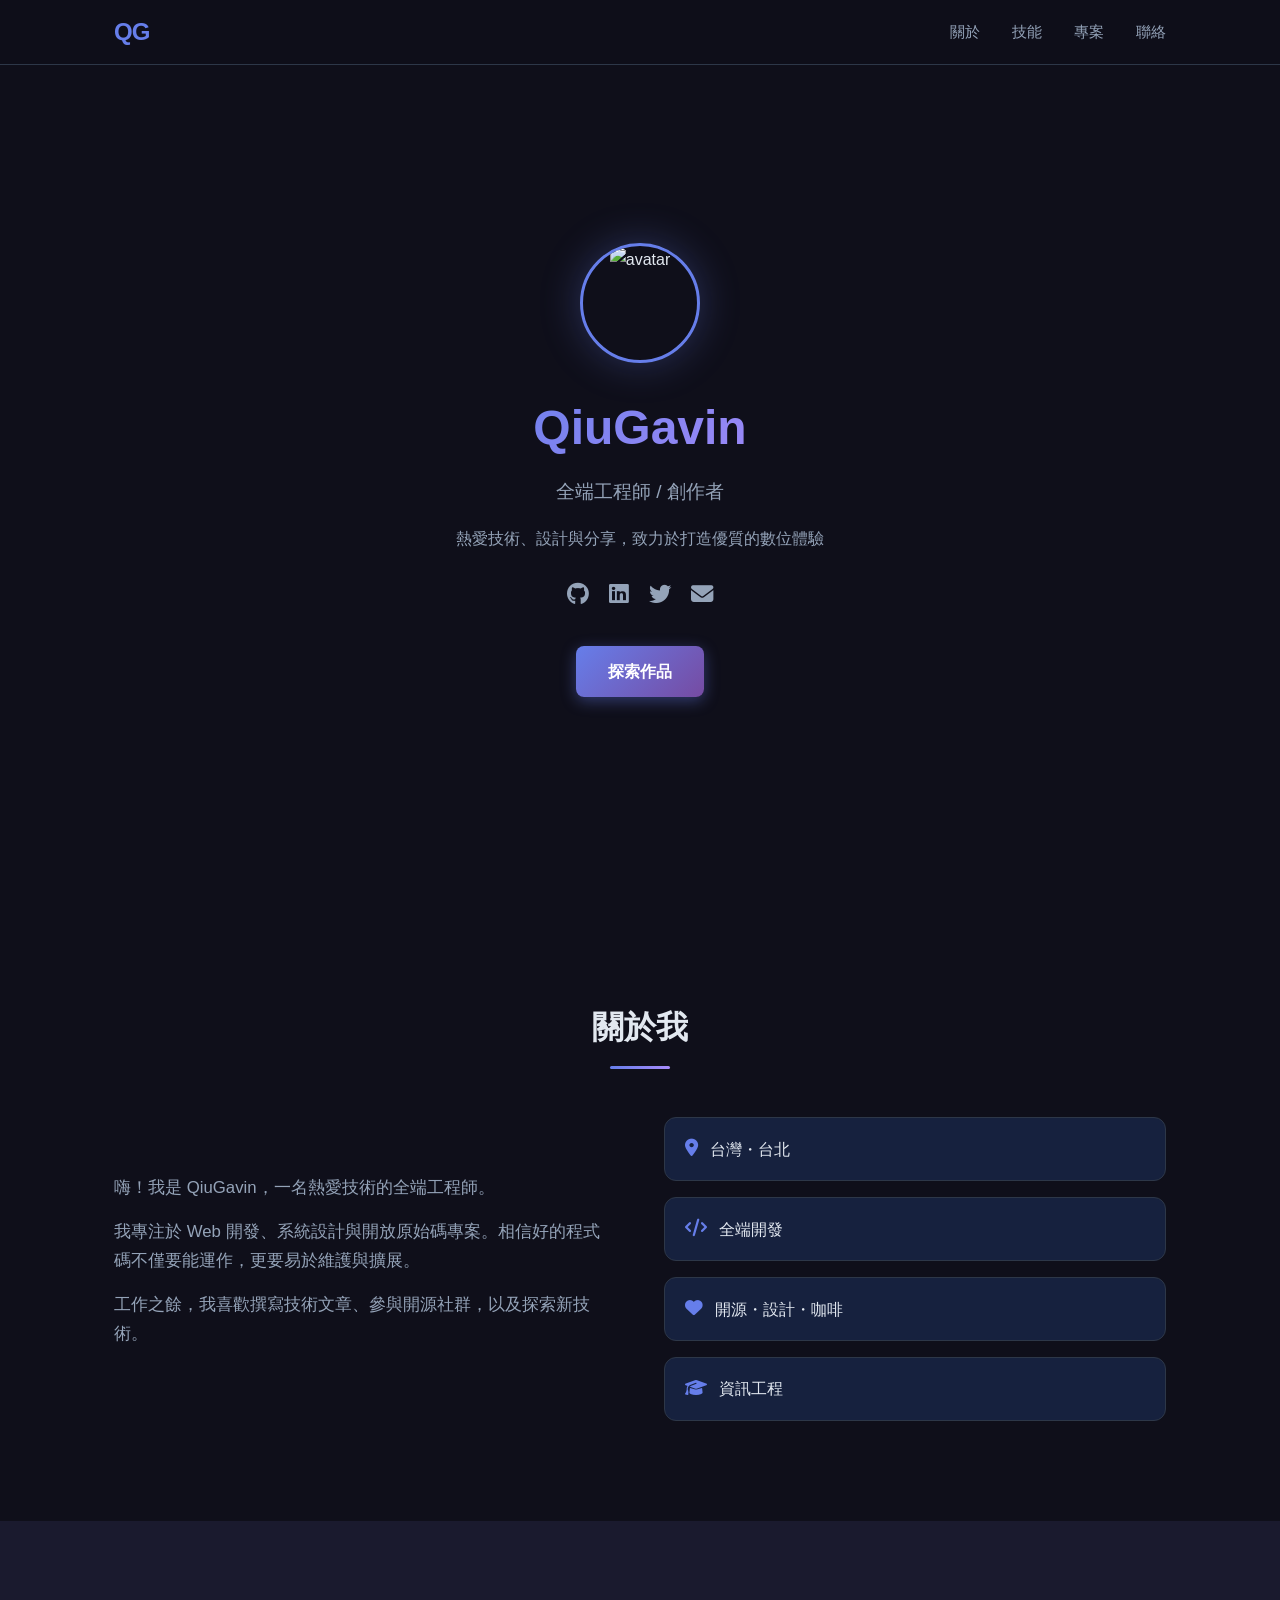
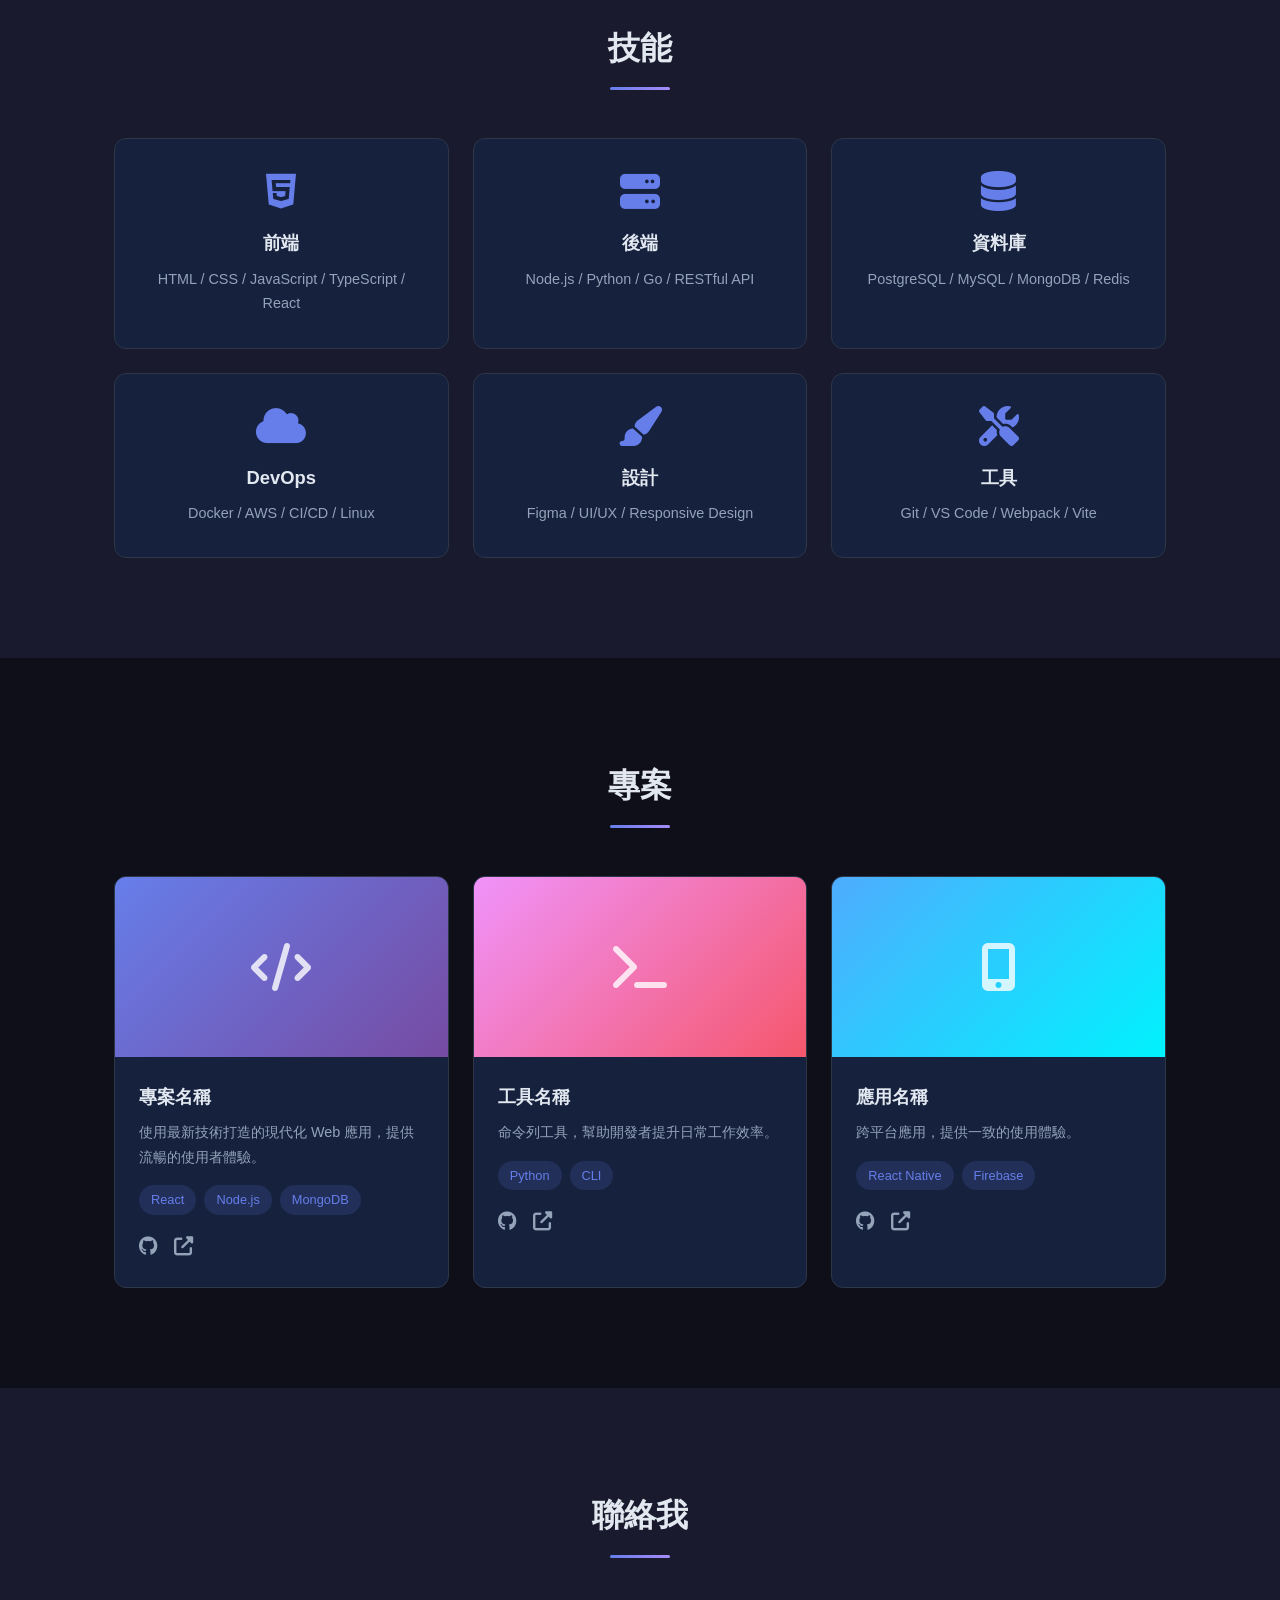
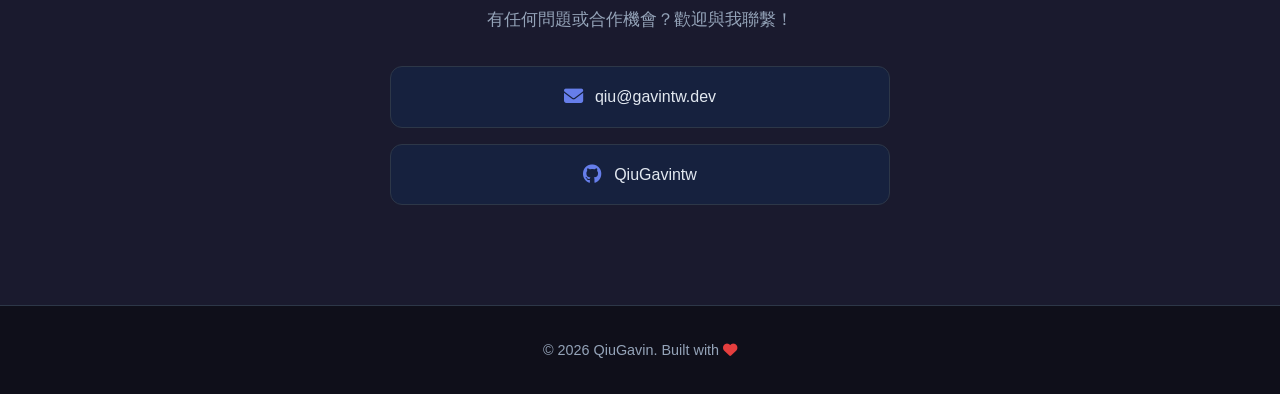
==== index.html @ 27ebb316 "Initial commit: personal homepage" ====
<!DOCTYPE html>
<html lang="zh-TW">
<head>
  <meta charset="UTF-8">
  <meta name="viewport" content="width=device-width, initial-scale=1.0">
  <title>QiuGavin | 個人首頁</title>
  <link rel="stylesheet" href="https://cdnjs.cloudflare.com/ajax/libs/font-awesome/6.5.1/css/all.min.css">
  <link rel="stylesheet" href="css/style.css">
</head>
<body>
  <nav class="navbar">
    <div class="nav-content">
      <a href="#" class="nav-logo">QG</a>
      <ul class="nav-links">
        <li><a href="#about">關於</a></li>
        <li><a href="#skills">技能</a></li>
        <li><a href="#projects">專案</a></li>
        <li><a href="#contact">聯絡</a></li>
      </ul>
      <div class="nav-toggle">
        <i class="fas fa-bars"></i>
      </div>
    </div>
  </nav>

  <section id="hero">
    <div class="hero-content">
      <div class="hero-avatar">
        <img src="https://api.dicebear.com/7.x/avataaars/svg?seed=QiuGavin&backgroundColor=b6e3f4" alt="avatar">
      </div>
      <h1 class="hero-name">QiuGavin</h1>
      <p class="hero-title">全端工程師 / 創作者</p>
      <p class="hero-desc">熱愛技術、設計與分享，致力於打造優質的數位體驗</p>
      <div class="hero-social">
        <a href="https://github.com/QiuGavintw" target="_blank"><i class="fab fa-github"></i></a>
        <a href="#"><i class="fab fa-linkedin"></i></a>
        <a href="#"><i class="fab fa-twitter"></i></a>
        <a href="mailto:qiu@gavintw.dev"><i class="fas fa-envelope"></i></a>
      </div>
      <a href="#projects" class="btn btn-primary">探索作品</a>
    </div>
  </section>

  <section id="about" class="section">
    <div class="container">
      <h2 class="section-title">關於我</h2>
      <div class="about-content">
        <div class="about-text">
          <p>嗨！我是 QiuGavin，一名熱愛技術的全端工程師。</p>
          <p>我專注於 Web 開發、系統設計與開放原始碼專案。相信好的程式碼不僅要能運作，更要易於維護與擴展。</p>
          <p>工作之餘，我喜歡撰寫技術文章、參與開源社群，以及探索新技術。</p>
        </div>
        <div class="about-info">
          <div class="info-item"><span><i class="fas fa-map-marker-alt"></i></span> 台灣・台北</div>
          <div class="info-item"><span><i class="fas fa-code"></i></span> 全端開發</div>
          <div class="info-item"><span><i class="fas fa-heart"></i></span> 開源・設計・咖啡</div>
          <div class="info-item"><span><i class="fas fa-graduation-cap"></i></span> 資訊工程</div>
        </div>
      </div>
    </div>
  </section>

  <section id="skills" class="section section-alt">
    <div class="container">
      <h2 class="section-title">技能</h2>
      <div class="skills-grid">
        <div class="skill-card">
          <i class="fab fa-html5"></i>
          <h3>前端</h3>
          <p>HTML / CSS / JavaScript / TypeScript / React</p>
        </div>
        <div class="skill-card">
          <i class="fas fa-server"></i>
          <h3>後端</h3>
          <p>Node.js / Python / Go / RESTful API</p>
        </div>
        <div class="skill-card">
          <i class="fas fa-database"></i>
          <h3>資料庫</h3>
          <p>PostgreSQL / MySQL / MongoDB / Redis</p>
        </div>
        <div class="skill-card">
          <i class="fas fa-cloud"></i>
          <h3>DevOps</h3>
          <p>Docker / AWS / CI/CD / Linux</p>
        </div>
        <div class="skill-card">
          <i class="fas fa-paint-brush"></i>
          <h3>設計</h3>
          <p>Figma / UI/UX / Responsive Design</p>
        </div>
        <div class="skill-card">
          <i class="fas fa-tools"></i>
          <h3>工具</h3>
          <p>Git / VS Code / Webpack / Vite</p>
        </div>
      </div>
    </div>
  </section>

  <section id="projects" class="section">
    <div class="container">
      <h2 class="section-title">專案</h2>
      <div class="projects-grid">
        <div class="project-card">
          <div class="project-img" style="background: linear-gradient(135deg, #667eea 0%, #764ba2 100%);">
            <i class="fas fa-code project-icon"></i>
          </div>
          <div class="project-body">
            <h3>專案名稱</h3>
            <p>使用最新技術打造的現代化 Web 應用，提供流暢的使用者體驗。</p>
            <div class="project-tags">
              <span>React</span>
              <span>Node.js</span>
              <span>MongoDB</span>
            </div>
            <div class="project-links">
              <a href="#"><i class="fab fa-github"></i></a>
              <a href="#"><i class="fas fa-external-link-alt"></i></a>
            </div>
          </div>
        </div>
        <div class="project-card">
          <div class="project-img" style="background: linear-gradient(135deg, #f093fb 0%, #f5576c 100%);">
            <i class="fas fa-terminal project-icon"></i>
          </div>
          <div class="project-body">
            <h3>工具名稱</h3>
            <p>命令列工具，幫助開發者提升日常工作效率。</p>
            <div class="project-tags">
              <span>Python</span>
              <span>CLI</span>
            </div>
            <div class="project-links">
              <a href="#"><i class="fab fa-github"></i></a>
              <a href="#"><i class="fas fa-external-link-alt"></i></a>
            </div>
          </div>
        </div>
        <div class="project-card">
          <div class="project-img" style="background: linear-gradient(135deg, #4facfe 0%, #00f2fe 100%);">
            <i class="fas fa-mobile-alt project-icon"></i>
          </div>
          <div class="project-body">
            <h3>應用名稱</h3>
            <p>跨平台應用，提供一致的使用體驗。</p>
            <div class="project-tags">
              <span>React Native</span>
              <span>Firebase</span>
            </div>
            <div class="project-links">
              <a href="#"><i class="fab fa-github"></i></a>
              <a href="#"><i class="fas fa-external-link-alt"></i></a>
            </div>
          </div>
        </div>
      </div>
    </div>
  </section>

  <section id="contact" class="section section-alt">
    <div class="container">
      <h2 class="section-title">聯絡我</h2>
      <div class="contact-content">
        <p>有任何問題或合作機會？歡迎與我聯繫！</p>
        <div class="contact-links">
          <a href="mailto:qiu@gavintw.dev" class="contact-item">
            <i class="fas fa-envelope"></i>
            <span>qiu@gavintw.dev</span>
          </a>
          <a href="https://github.com/QiuGavintw" target="_blank" class="contact-item">
            <i class="fab fa-github"></i>
            <span>QiuGavintw</span>
          </a>
        </div>
      </div>
    </div>
  </section>

  <footer>
    <div class="container">
      <p>&copy; 2026 QiuGavin. Built with <i class="fas fa-heart"></i></p>
    </div>
  </footer>

  <script src="js/main.js"></script>
</body>
</html>
---- css/style.css ----
* {
  margin: 0;
  padding: 0;
  box-sizing: border-box;
}

:root {
  --primary: #667eea;
  --primary-dark: #5a67d8;
  --bg: #0f0f1a;
  --bg-alt: #1a1a2e;
  --text: #e2e8f0;
  --text-muted: #94a3b8;
  --card-bg: #16213e;
  --border: #2d3748;
  --radius: 12px;
  --transition: 0.3s ease;
}

html {
  scroll-behavior: smooth;
}

body {
  font-family: -apple-system, BlinkMacSystemFont, 'Segoe UI', Roboto, 'Helvetica Neue', Arial, sans-serif;
  background: var(--bg);
  color: var(--text);
  line-height: 1.7;
  overflow-x: hidden;
}

.container {
  max-width: 1100px;
  margin: 0 auto;
  padding: 0 24px;
}

/* Navbar */
.navbar {
  position: fixed;
  top: 0;
  width: 100%;
  z-index: 1000;
  background: rgba(15, 15, 26, 0.85);
  backdrop-filter: blur(12px);
  border-bottom: 1px solid var(--border);
}

.nav-content {
  max-width: 1100px;
  margin: 0 auto;
  padding: 0 24px;
  display: flex;
  align-items: center;
  justify-content: space-between;
  height: 64px;
}

.nav-logo {
  font-size: 1.5rem;
  font-weight: 800;
  color: var(--primary);
  text-decoration: none;
  letter-spacing: -1px;
}

.nav-links {
  display: flex;
  gap: 32px;
  list-style: none;
}

.nav-links a {
  color: var(--text-muted);
  text-decoration: none;
  font-size: 0.95rem;
  transition: color var(--transition);
}

.nav-links a:hover {
  color: var(--primary);
}

.nav-toggle {
  display: none;
  color: var(--text);
  font-size: 1.3rem;
  cursor: pointer;
}

/* Hero */
#hero {
  min-height: 100vh;
  display: flex;
  align-items: center;
  justify-content: center;
  text-align: center;
  padding: 120px 24px 80px;
}

.hero-content {
  max-width: 600px;
}

.hero-avatar {
  width: 120px;
  height: 120px;
  margin: 0 auto 24px;
  border-radius: 50%;
  overflow: hidden;
  border: 3px solid var(--primary);
  box-shadow: 0 0 40px rgba(102, 126, 234, 0.3);
}

.hero-avatar img {
  width: 100%;
  height: 100%;
  object-fit: cover;
}

.hero-name {
  font-size: 3rem;
  font-weight: 800;
  margin-bottom: 8px;
  background: linear-gradient(135deg, var(--primary), #a78bfa);
  -webkit-background-clip: text;
  -webkit-text-fill-color: transparent;
  background-clip: text;
}

.hero-title {
  font-size: 1.2rem;
  color: var(--text-muted);
  margin-bottom: 16px;
}

.hero-desc {
  color: var(--text-muted);
  margin-bottom: 24px;
  font-size: 1rem;
}

.hero-social {
  display: flex;
  justify-content: center;
  gap: 20px;
  margin-bottom: 32px;
}

.hero-social a {
  color: var(--text-muted);
  font-size: 1.4rem;
  transition: color var(--transition), transform var(--transition);
}

.hero-social a:hover {
  color: var(--primary);
  transform: translateY(-3px);
}

.btn {
  display: inline-block;
  padding: 12px 32px;
  border-radius: 8px;
  font-size: 1rem;
  font-weight: 600;
  text-decoration: none;
  transition: all var(--transition);
  cursor: pointer;
}

.btn-primary {
  background: linear-gradient(135deg, var(--primary), #764ba2);
  color: #fff;
  box-shadow: 0 4px 15px rgba(102, 126, 234, 0.4);
}

.btn-primary:hover {
  transform: translateY(-2px);
  box-shadow: 0 6px 25px rgba(102, 126, 234, 0.5);
}

/* Sections */
.section {
  padding: 100px 0;
}

.section-alt {
  background: var(--bg-alt);
}

.section-title {
  font-size: 2rem;
  font-weight: 700;
  text-align: center;
  margin-bottom: 48px;
  position: relative;
}

.section-title::after {
  content: '';
  display: block;
  width: 60px;
  height: 3px;
  background: linear-gradient(90deg, var(--primary), #a78bfa);
  margin: 12px auto 0;
  border-radius: 3px;
}

/* About */
.about-content {
  display: grid;
  grid-template-columns: 1fr 1fr;
  gap: 48px;
  align-items: center;
}

.about-text p {
  color: var(--text-muted);
  margin-bottom: 16px;
  font-size: 1.05rem;
}

.about-info {
  display: grid;
  gap: 16px;
}

.info-item {
  display: flex;
  align-items: center;
  gap: 12px;
  padding: 16px 20px;
  background: var(--card-bg);
  border-radius: var(--radius);
  border: 1px solid var(--border);
  color: var(--text);
}

.info-item span {
  color: var(--primary);
  font-size: 1.1rem;
}

/* Skills */
.skills-grid {
  display: grid;
  grid-template-columns: repeat(3, 1fr);
  gap: 24px;
}

.skill-card {
  background: var(--card-bg);
  border: 1px solid var(--border);
  border-radius: var(--radius);
  padding: 32px 24px;
  text-align: center;
  transition: transform var(--transition), box-shadow var(--transition);
}

.skill-card:hover {
  transform: translateY(-5px);
  box-shadow: 0 8px 30px rgba(0, 0, 0, 0.3);
  border-color: var(--primary);
}

.skill-card i {
  font-size: 2.5rem;
  color: var(--primary);
  margin-bottom: 16px;
}

.skill-card h3 {
  font-size: 1.15rem;
  margin-bottom: 8px;
}

.skill-card p {
  color: var(--text-muted);
  font-size: 0.9rem;
}

/* Projects */
.projects-grid {
  display: grid;
  grid-template-columns: repeat(3, 1fr);
  gap: 24px;
}

.project-card {
  background: var(--card-bg);
  border: 1px solid var(--border);
  border-radius: var(--radius);
  overflow: hidden;
  transition: transform var(--transition), box-shadow var(--transition);
}

.project-card:hover {
  transform: translateY(-5px);
  box-shadow: 0 8px 30px rgba(0, 0, 0, 0.3);
}

.project-img {
  height: 180px;
  display: flex;
  align-items: center;
  justify-content: center;
}

.project-icon {
  font-size: 3rem;
  color: rgba(255, 255, 255, 0.8);
}

.project-body {
  padding: 24px;
}

.project-body h3 {
  font-size: 1.15rem;
  margin-bottom: 8px;
}

.project-body p {
  color: var(--text-muted);
  font-size: 0.9rem;
  margin-bottom: 16px;
}

.project-tags {
  display: flex;
  flex-wrap: wrap;
  gap: 8px;
  margin-bottom: 16px;
}

.project-tags span {
  padding: 4px 12px;
  background: rgba(102, 126, 234, 0.15);
  color: var(--primary);
  border-radius: 20px;
  font-size: 0.8rem;
  font-weight: 500;
}

.project-links {
  display: flex;
  gap: 16px;
}

.project-links a {
  color: var(--text-muted);
  font-size: 1.2rem;
  transition: color var(--transition);
}

.project-links a:hover {
  color: var(--primary);
}

/* Contact */
.contact-content {
  text-align: center;
  max-width: 500px;
  margin: 0 auto;
}

.contact-content p {
  color: var(--text-muted);
  margin-bottom: 32px;
  font-size: 1.05rem;
}

.contact-links {
  display: flex;
  flex-direction: column;
  gap: 16px;
}

.contact-item {
  display: flex;
  align-items: center;
  justify-content: center;
  gap: 12px;
  padding: 16px;
  background: var(--card-bg);
  border: 1px solid var(--border);
  border-radius: var(--radius);
  color: var(--text);
  text-decoration: none;
  transition: border-color var(--transition), transform var(--transition);
}

.contact-item i {
  color: var(--primary);
  font-size: 1.2rem;
}

.contact-item:hover {
  border-color: var(--primary);
  transform: translateY(-2px);
}

/* Footer */
footer {
  padding: 32px 0;
  border-top: 1px solid var(--border);
  text-align: center;
  color: var(--text-muted);
  font-size: 0.9rem;
}

footer i {
  color: #e53e3e;
}

/* Responsive */
@media (max-width: 768px) {
  .hero-name {
    font-size: 2.2rem;
  }

  .about-content {
    grid-template-columns: 1fr;
    gap: 32px;
  }

  .skills-grid {
    grid-template-columns: repeat(2, 1fr);
  }

  .projects-grid {
    grid-template-columns: 1fr;
  }

  .nav-links {
    display: none;
    position: absolute;
    top: 64px;
    left: 0;
    width: 100%;
    flex-direction: column;
    background: rgba(15, 15, 26, 0.95);
    backdrop-filter: blur(12px);
    padding: 16px 24px;
    gap: 16px;
    border-bottom: 1px solid var(--border);
  }

  .nav-links.active {
    display: flex;
  }

  .nav-toggle {
    display: block;
  }

  .section {
    padding: 64px 0;
  }

  .section-title {
    font-size: 1.6rem;
    margin-bottom: 32px;
  }
}

@media (max-width: 480px) {
  .skills-grid {
    grid-template-columns: 1fr;
  }
}
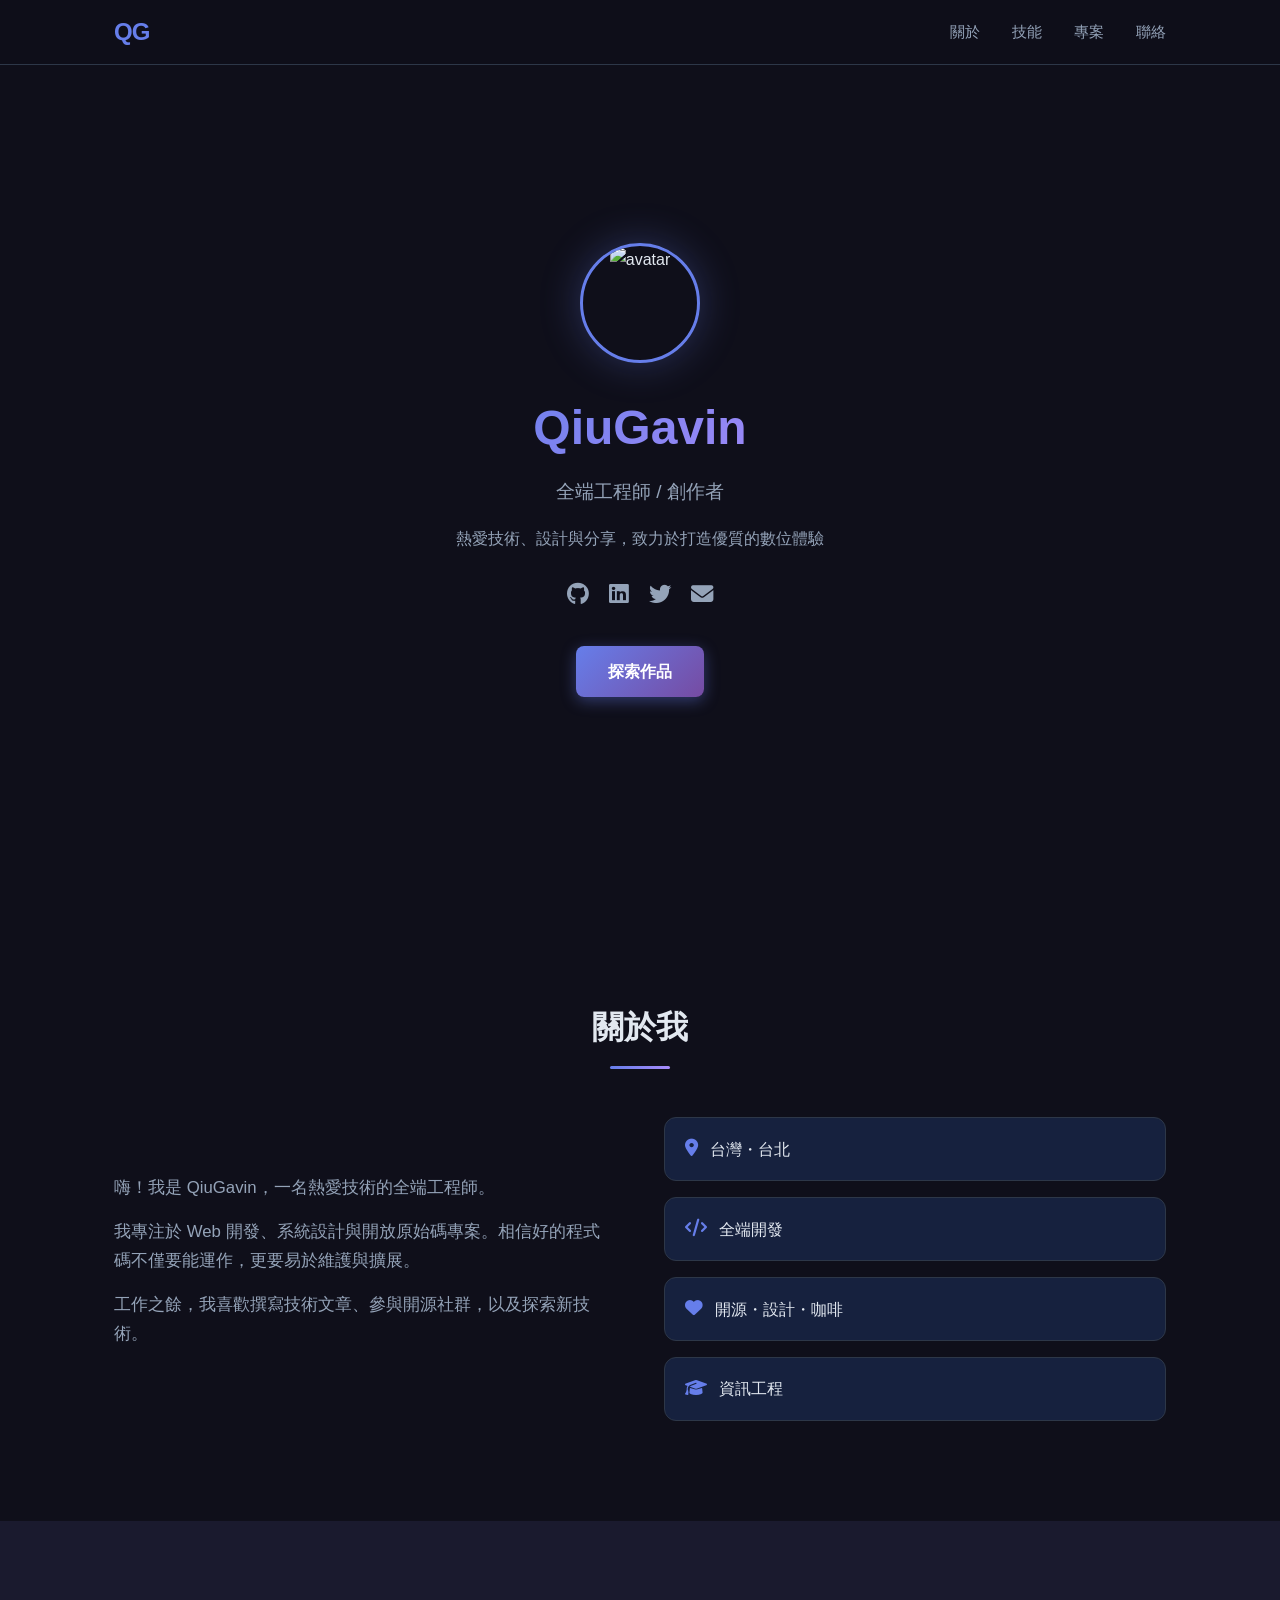
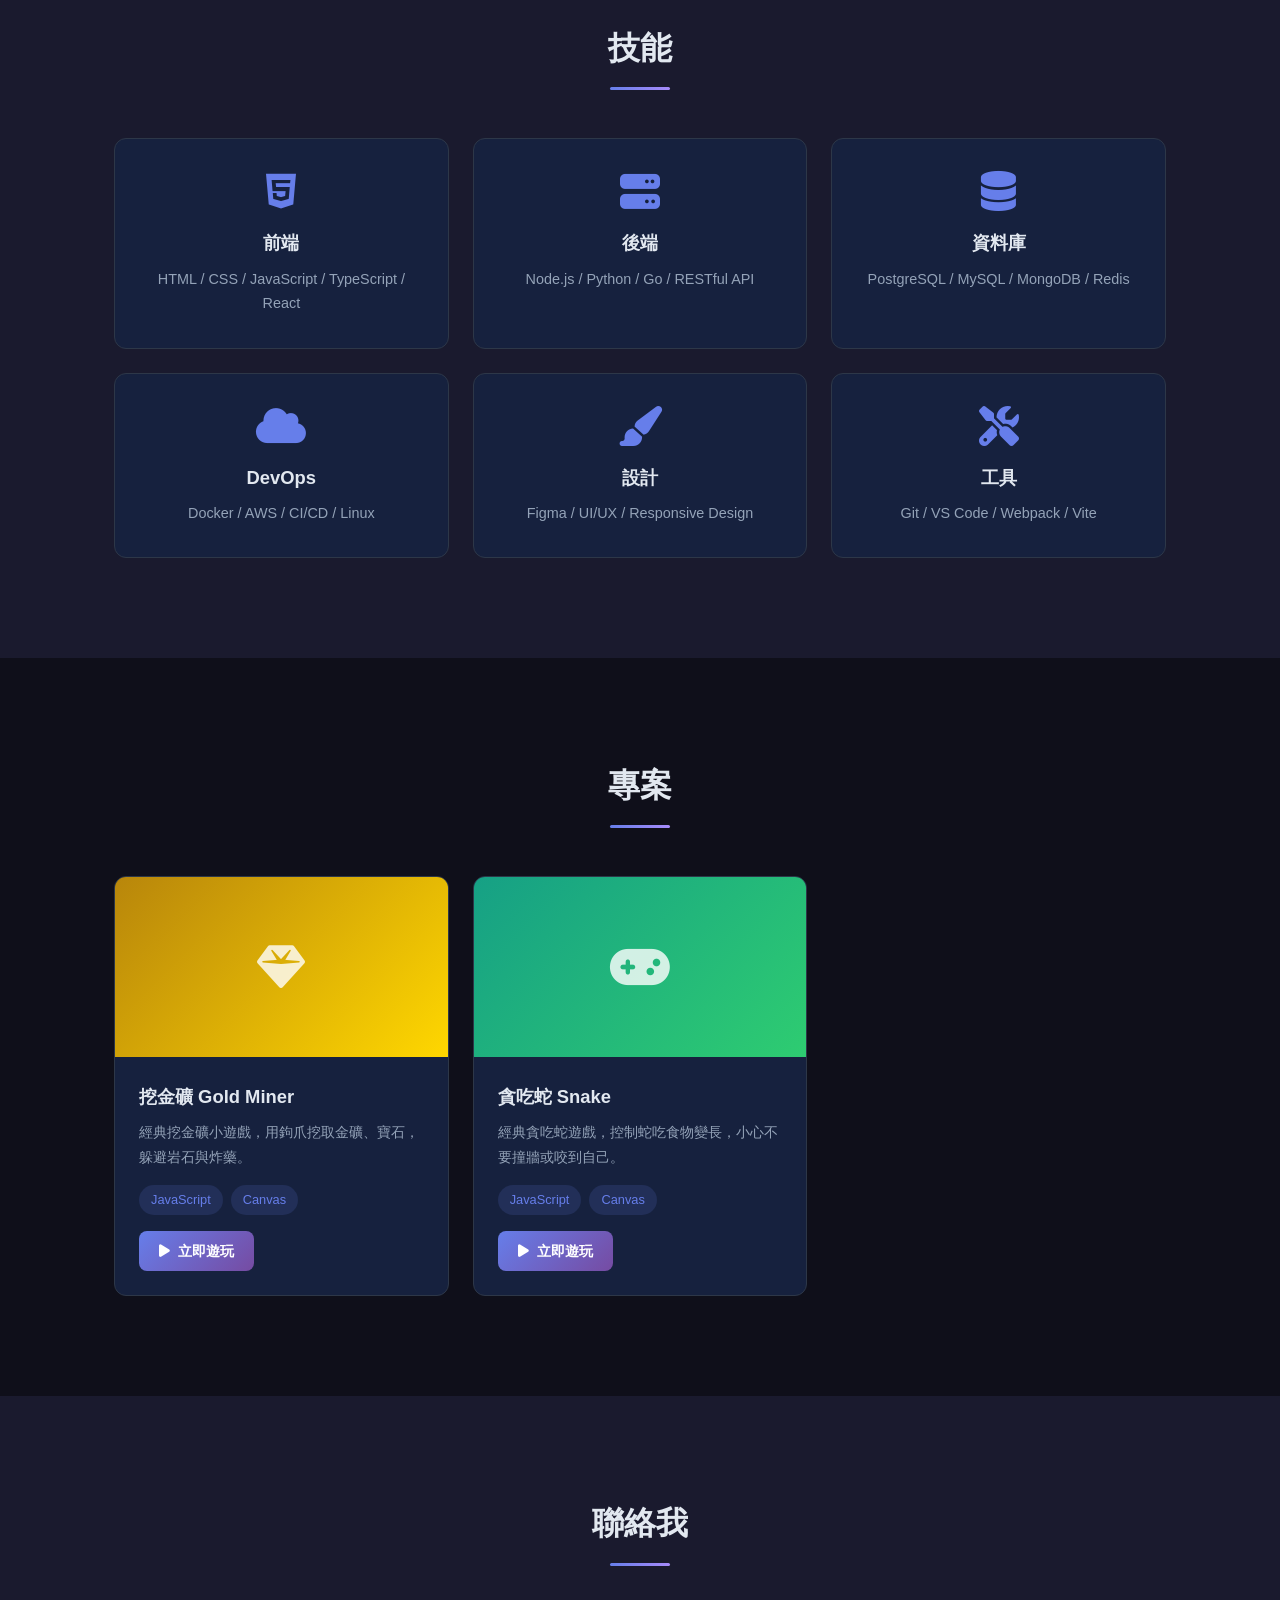
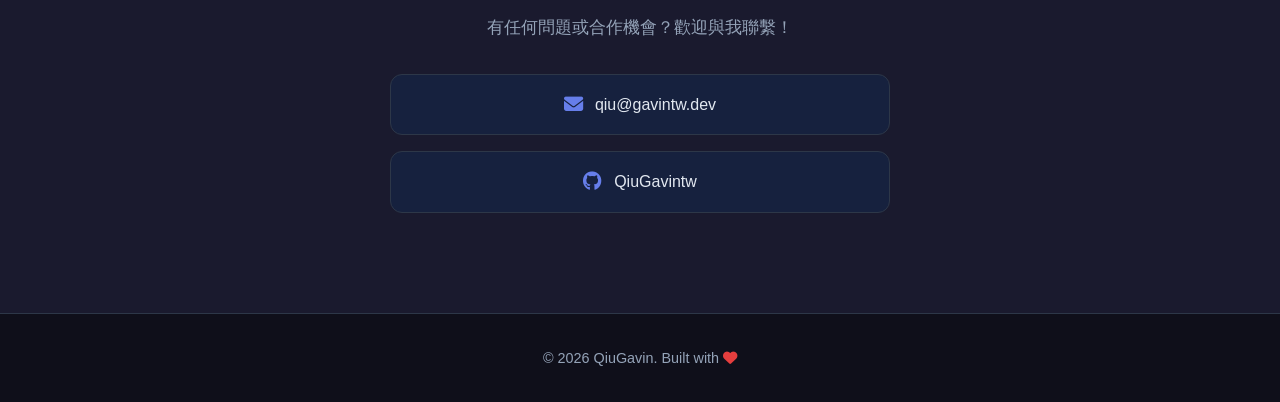
==== commit 856d2ec6: "Add games from min-Game repo to website" ====
--- a/index.html
+++ b/index.html
@@ -103,54 +103,34 @@
       <h2 class="section-title">專案</h2>
       <div class="projects-grid">
         <div class="project-card">
-          <div class="project-img" style="background: linear-gradient(135deg, #667eea 0%, #764ba2 100%);">
-            <i class="fas fa-code project-icon"></i>
+          <div class="project-img" style="background: linear-gradient(135deg, #b8860b 0%, #ffd700 100%);">
+            <i class="fas fa-gem project-icon"></i>
           </div>
           <div class="project-body">
-            <h3>專案名稱</h3>
-            <p>使用最新技術打造的現代化 Web 應用，提供流暢的使用者體驗。</p>
+            <h3>挖金礦 Gold Miner</h3>
+            <p>經典挖金礦小遊戲，用鉤爪挖取金礦、寶石，躲避岩石與炸藥。</p>
             <div class="project-tags">
-              <span>React</span>
-              <span>Node.js</span>
-              <span>MongoDB</span>
+              <span>JavaScript</span>
+              <span>Canvas</span>
             </div>
             <div class="project-links">
-              <a href="#"><i class="fab fa-github"></i></a>
-              <a href="#"><i class="fas fa-external-link-alt"></i></a>
+              <a href="games/挖金礦.html" class="btn-play"><i class="fas fa-play"></i> 立即遊玩</a>
             </div>
           </div>
         </div>
         <div class="project-card">
-          <div class="project-img" style="background: linear-gradient(135deg, #f093fb 0%, #f5576c 100%);">
-            <i class="fas fa-terminal project-icon"></i>
+          <div class="project-img" style="background: linear-gradient(135deg, #16a085 0%, #2ecc71 100%);">
+            <i class="fas fa-gamepad project-icon"></i>
           </div>
           <div class="project-body">
-            <h3>工具名稱</h3>
-            <p>命令列工具，幫助開發者提升日常工作效率。</p>
+            <h3>貪吃蛇 Snake</h3>
+            <p>經典貪吃蛇遊戲，控制蛇吃食物變長，小心不要撞牆或咬到自己。</p>
             <div class="project-tags">
-              <span>Python</span>
-              <span>CLI</span>
+              <span>JavaScript</span>
+              <span>Canvas</span>
             </div>
             <div class="project-links">
-              <a href="#"><i class="fab fa-github"></i></a>
-              <a href="#"><i class="fas fa-external-link-alt"></i></a>
-            </div>
-          </div>
-        </div>
-        <div class="project-card">
-          <div class="project-img" style="background: linear-gradient(135deg, #4facfe 0%, #00f2fe 100%);">
-            <i class="fas fa-mobile-alt project-icon"></i>
-          </div>
-          <div class="project-body">
-            <h3>應用名稱</h3>
-            <p>跨平台應用，提供一致的使用體驗。</p>
-            <div class="project-tags">
-              <span>React Native</span>
-              <span>Firebase</span>
-            </div>
-            <div class="project-links">
-              <a href="#"><i class="fab fa-github"></i></a>
-              <a href="#"><i class="fas fa-external-link-alt"></i></a>
+              <a href="games/貪吃蛇.html" class="btn-play"><i class="fas fa-play"></i> 立即遊玩</a>
             </div>
           </div>
         </div>
--- a/css/style.css
+++ b/css/style.css
@@ -351,11 +351,32 @@
 .project-links a {
   color: var(--text-muted);
   font-size: 1.2rem;
-  transition: color var(--transition);
+  transition: color var(--transition), transform var(--transition);
 }
 
 .project-links a:hover {
   color: var(--primary);
+  transform: scale(1.15);
+}
+
+.project-links .btn-play {
+  display: inline-flex;
+  align-items: center;
+  gap: 8px;
+  padding: 8px 20px;
+  background: linear-gradient(135deg, var(--primary), #764ba2);
+  color: #fff;
+  border-radius: 8px;
+  font-size: 0.9rem;
+  font-weight: 600;
+  text-decoration: none;
+  transition: box-shadow var(--transition), transform var(--transition);
+}
+
+.project-links .btn-play:hover {
+  color: #fff;
+  box-shadow: 0 4px 15px rgba(102, 126, 234, 0.4);
+  transform: translateY(-2px);
 }
 
 /* Contact */
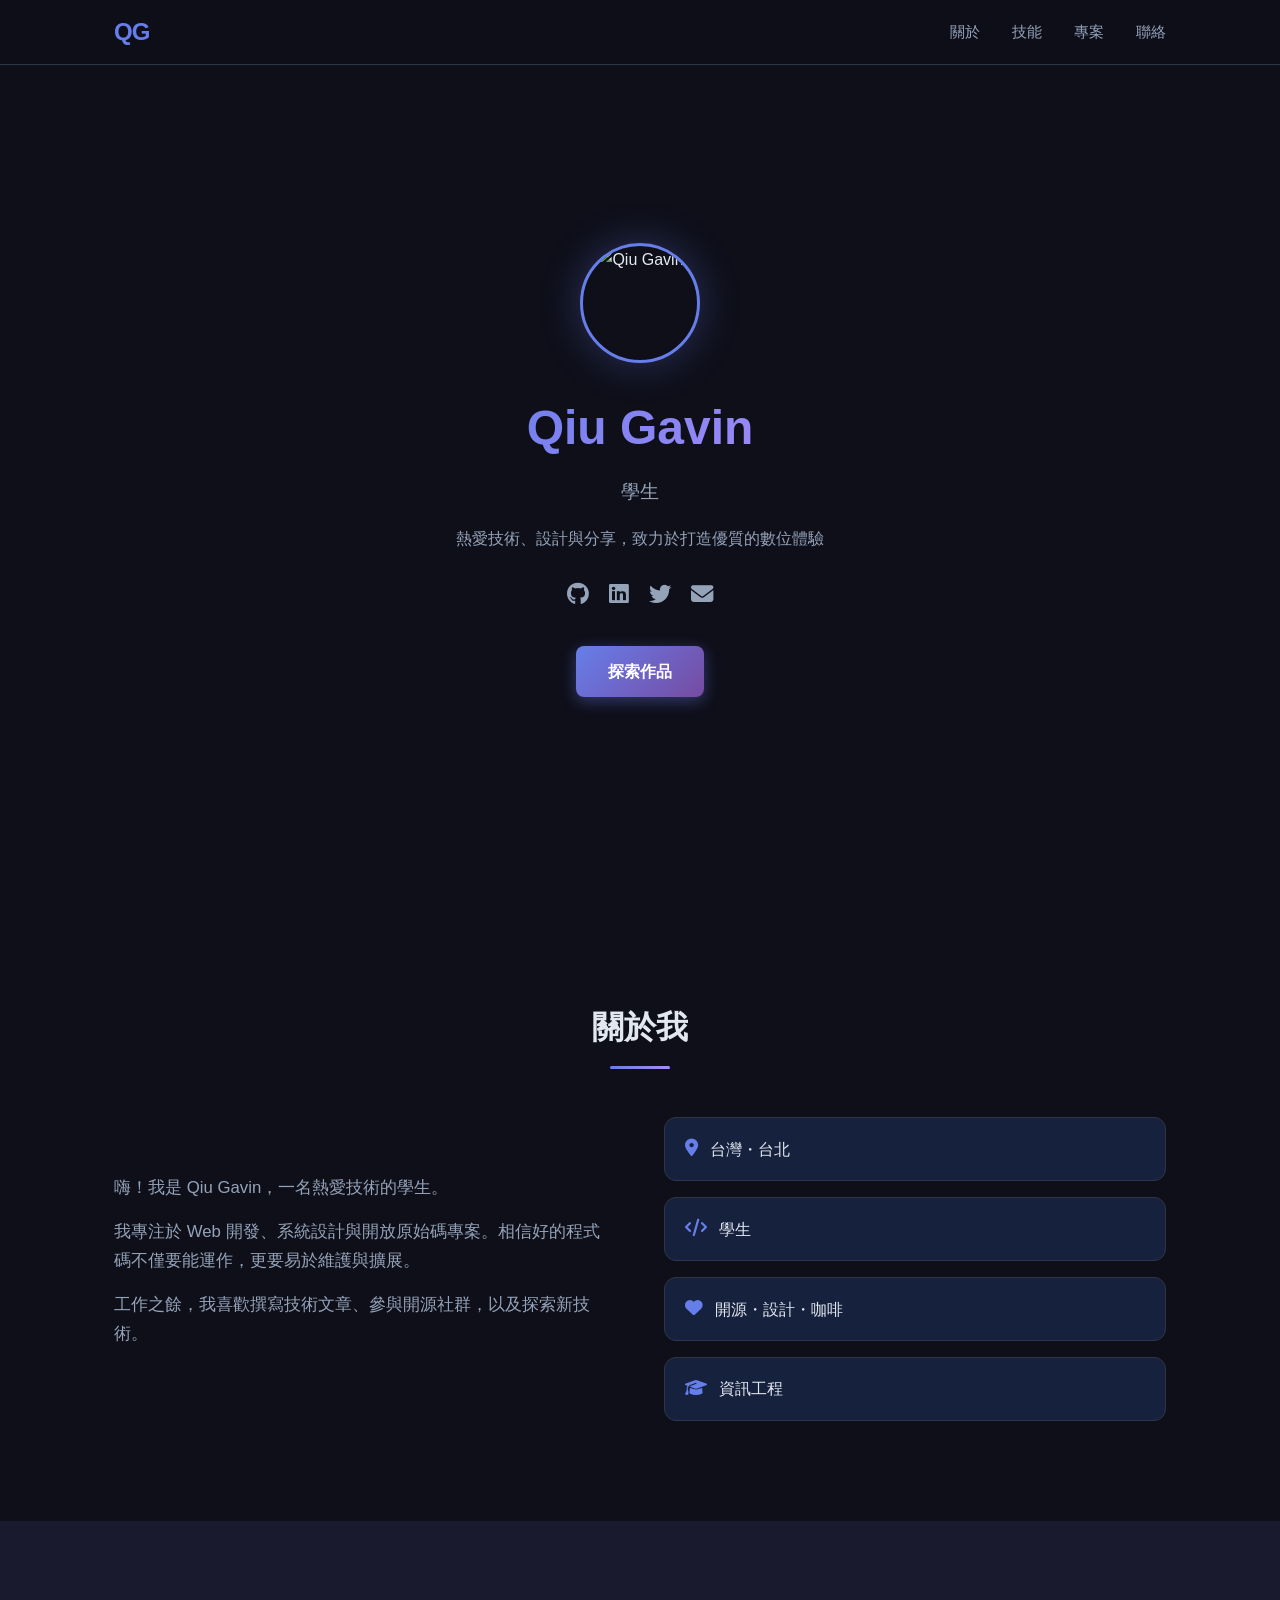
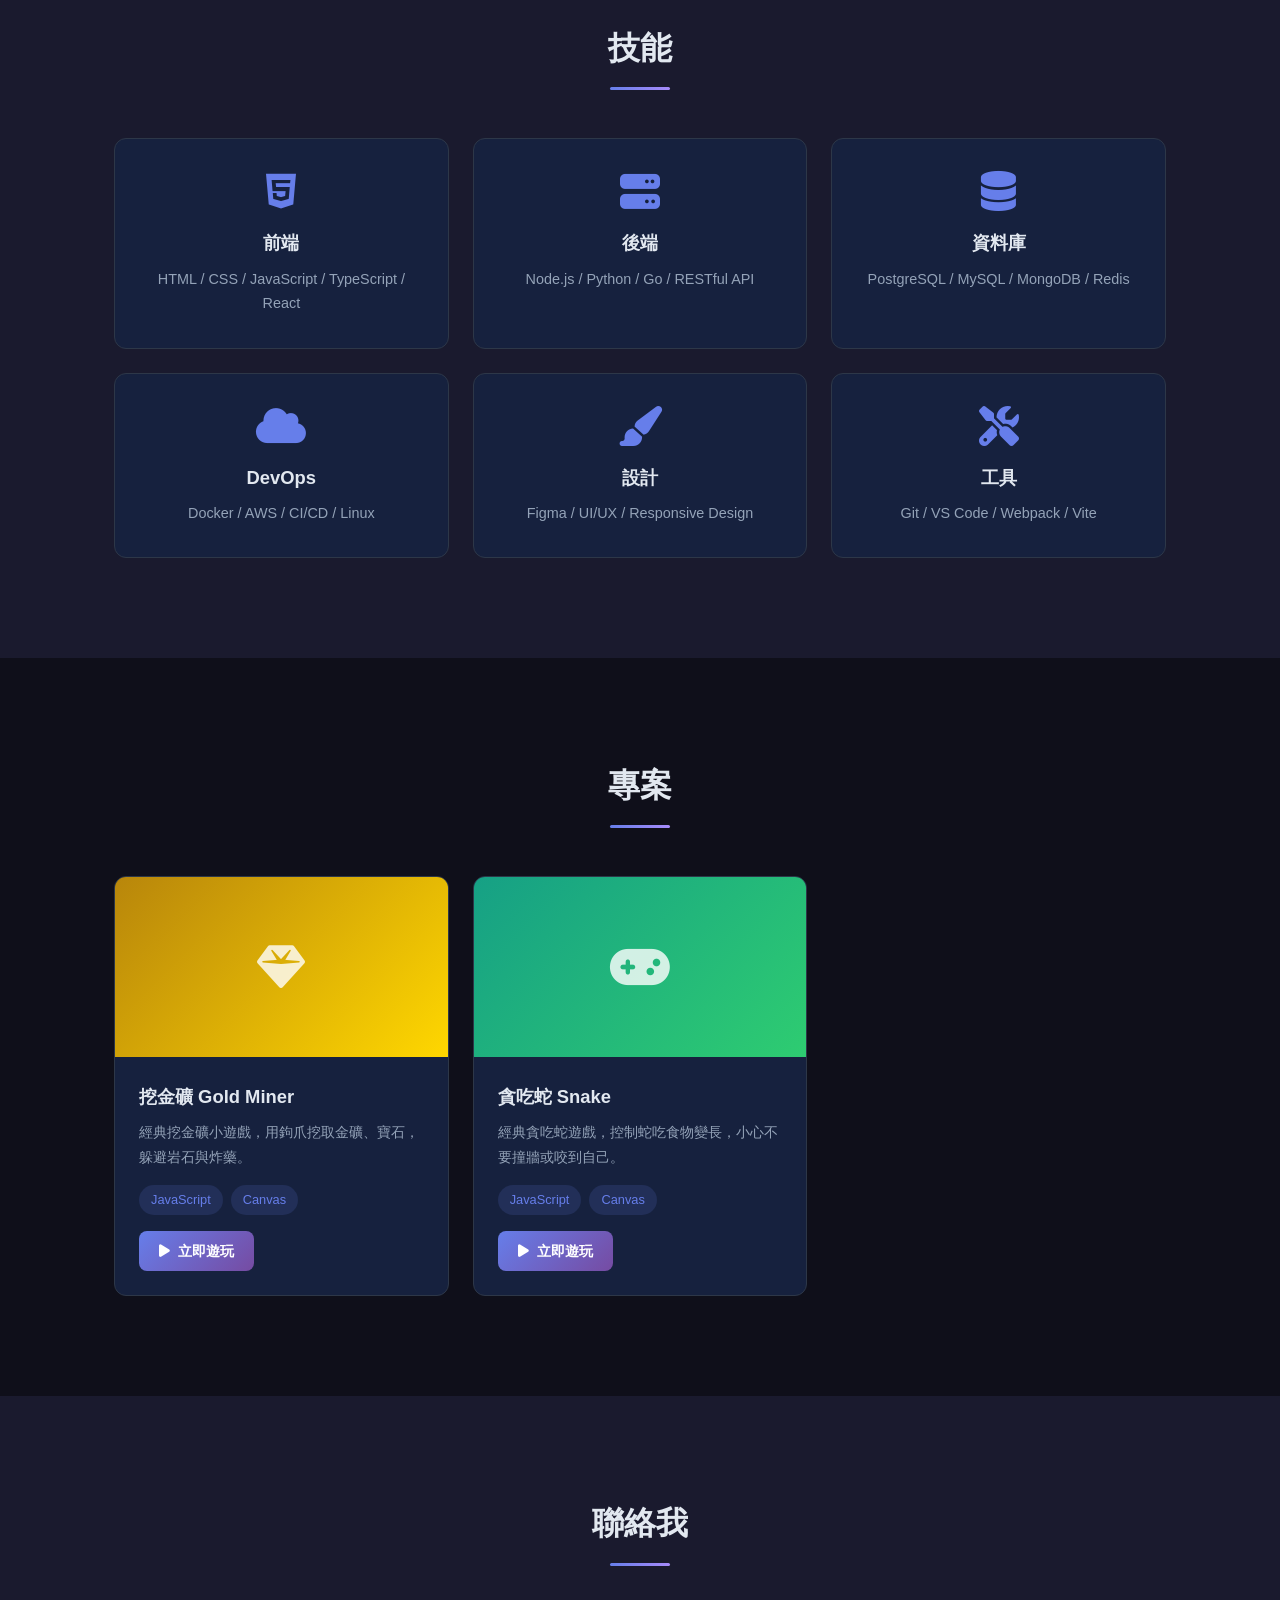
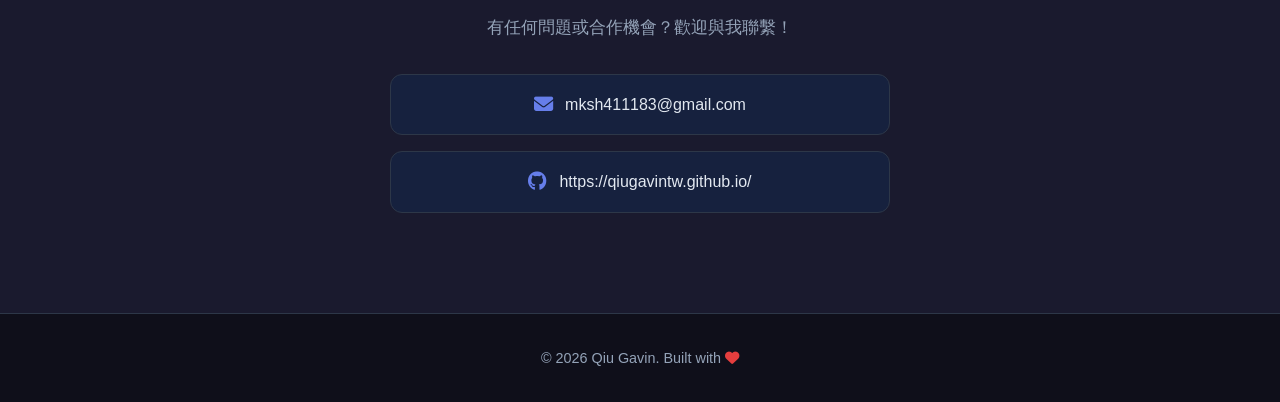
==== commit 0937bea2: "feat: update personal profile information" ====
--- a/index.html
+++ b/index.html
@@ -3,7 +3,7 @@
 <head>
   <meta charset="UTF-8">
   <meta name="viewport" content="width=device-width, initial-scale=1.0">
-  <title>QiuGavin | 個人首頁</title>
+  <title>Qiu Gavin | 個人首頁</title>
   <link rel="stylesheet" href="https://cdnjs.cloudflare.com/ajax/libs/font-awesome/6.5.1/css/all.min.css">
   <link rel="stylesheet" href="css/style.css">
 </head>
@@ -26,16 +26,16 @@
   <section id="hero">
     <div class="hero-content">
       <div class="hero-avatar">
-        <img src="https://api.dicebear.com/7.x/avataaars/svg?seed=QiuGavin&backgroundColor=b6e3f4" alt="avatar">
+        <img src="https://api.dicebear.com/7.x/avataaars/svg?seed=Qiu-Gavin&backgroundColor=b6e3f4" alt="Qiu Gavin">
       </div>
-      <h1 class="hero-name">QiuGavin</h1>
-      <p class="hero-title">全端工程師 / 創作者</p>
+      <h1 class="hero-name">Qiu Gavin</h1>
+      <p class="hero-title">學生</p>
       <p class="hero-desc">熱愛技術、設計與分享，致力於打造優質的數位體驗</p>
       <div class="hero-social">
-        <a href="https://github.com/QiuGavintw" target="_blank"><i class="fab fa-github"></i></a>
+        <a href="https://qiugavintw.github.io/" target="_blank"><i class="fab fa-github"></i></a>
         <a href="#"><i class="fab fa-linkedin"></i></a>
         <a href="#"><i class="fab fa-twitter"></i></a>
-        <a href="mailto:qiu@gavintw.dev"><i class="fas fa-envelope"></i></a>
+        <a href="mailto:mksh411183@gmail.com"><i class="fas fa-envelope"></i></a>
       </div>
       <a href="#projects" class="btn btn-primary">探索作品</a>
     </div>
@@ -46,13 +46,13 @@
       <h2 class="section-title">關於我</h2>
       <div class="about-content">
         <div class="about-text">
-          <p>嗨！我是 QiuGavin，一名熱愛技術的全端工程師。</p>
+          <p>嗨！我是 Qiu Gavin，一名熱愛技術的學生。</p>
           <p>我專注於 Web 開發、系統設計與開放原始碼專案。相信好的程式碼不僅要能運作，更要易於維護與擴展。</p>
           <p>工作之餘，我喜歡撰寫技術文章、參與開源社群，以及探索新技術。</p>
         </div>
         <div class="about-info">
           <div class="info-item"><span><i class="fas fa-map-marker-alt"></i></span> 台灣・台北</div>
-          <div class="info-item"><span><i class="fas fa-code"></i></span> 全端開發</div>
+          <div class="info-item"><span><i class="fas fa-code"></i></span> 學生</div>
           <div class="info-item"><span><i class="fas fa-heart"></i></span> 開源・設計・咖啡</div>
           <div class="info-item"><span><i class="fas fa-graduation-cap"></i></span> 資訊工程</div>
         </div>
@@ -144,13 +144,13 @@
       <div class="contact-content">
         <p>有任何問題或合作機會？歡迎與我聯繫！</p>
         <div class="contact-links">
-          <a href="mailto:qiu@gavintw.dev" class="contact-item">
+          <a href="mailto:mksh411183@gmail.com" class="contact-item">
             <i class="fas fa-envelope"></i>
-            <span>qiu@gavintw.dev</span>
+            <span>mksh411183@gmail.com</span>
           </a>
-          <a href="https://github.com/QiuGavintw" target="_blank" class="contact-item">
+          <a href="https://qiugavintw.github.io/" target="_blank" class="contact-item">
             <i class="fab fa-github"></i>
-            <span>QiuGavintw</span>
+            <span>https://qiugavintw.github.io/</span>
           </a>
         </div>
       </div>
@@ -159,7 +159,7 @@
 
   <footer>
     <div class="container">
-      <p>&copy; 2026 QiuGavin. Built with <i class="fas fa-heart"></i></p>
+      <p>&copy; 2026 Qiu Gavin. Built with <i class="fas fa-heart"></i></p>
     </div>
   </footer>
 
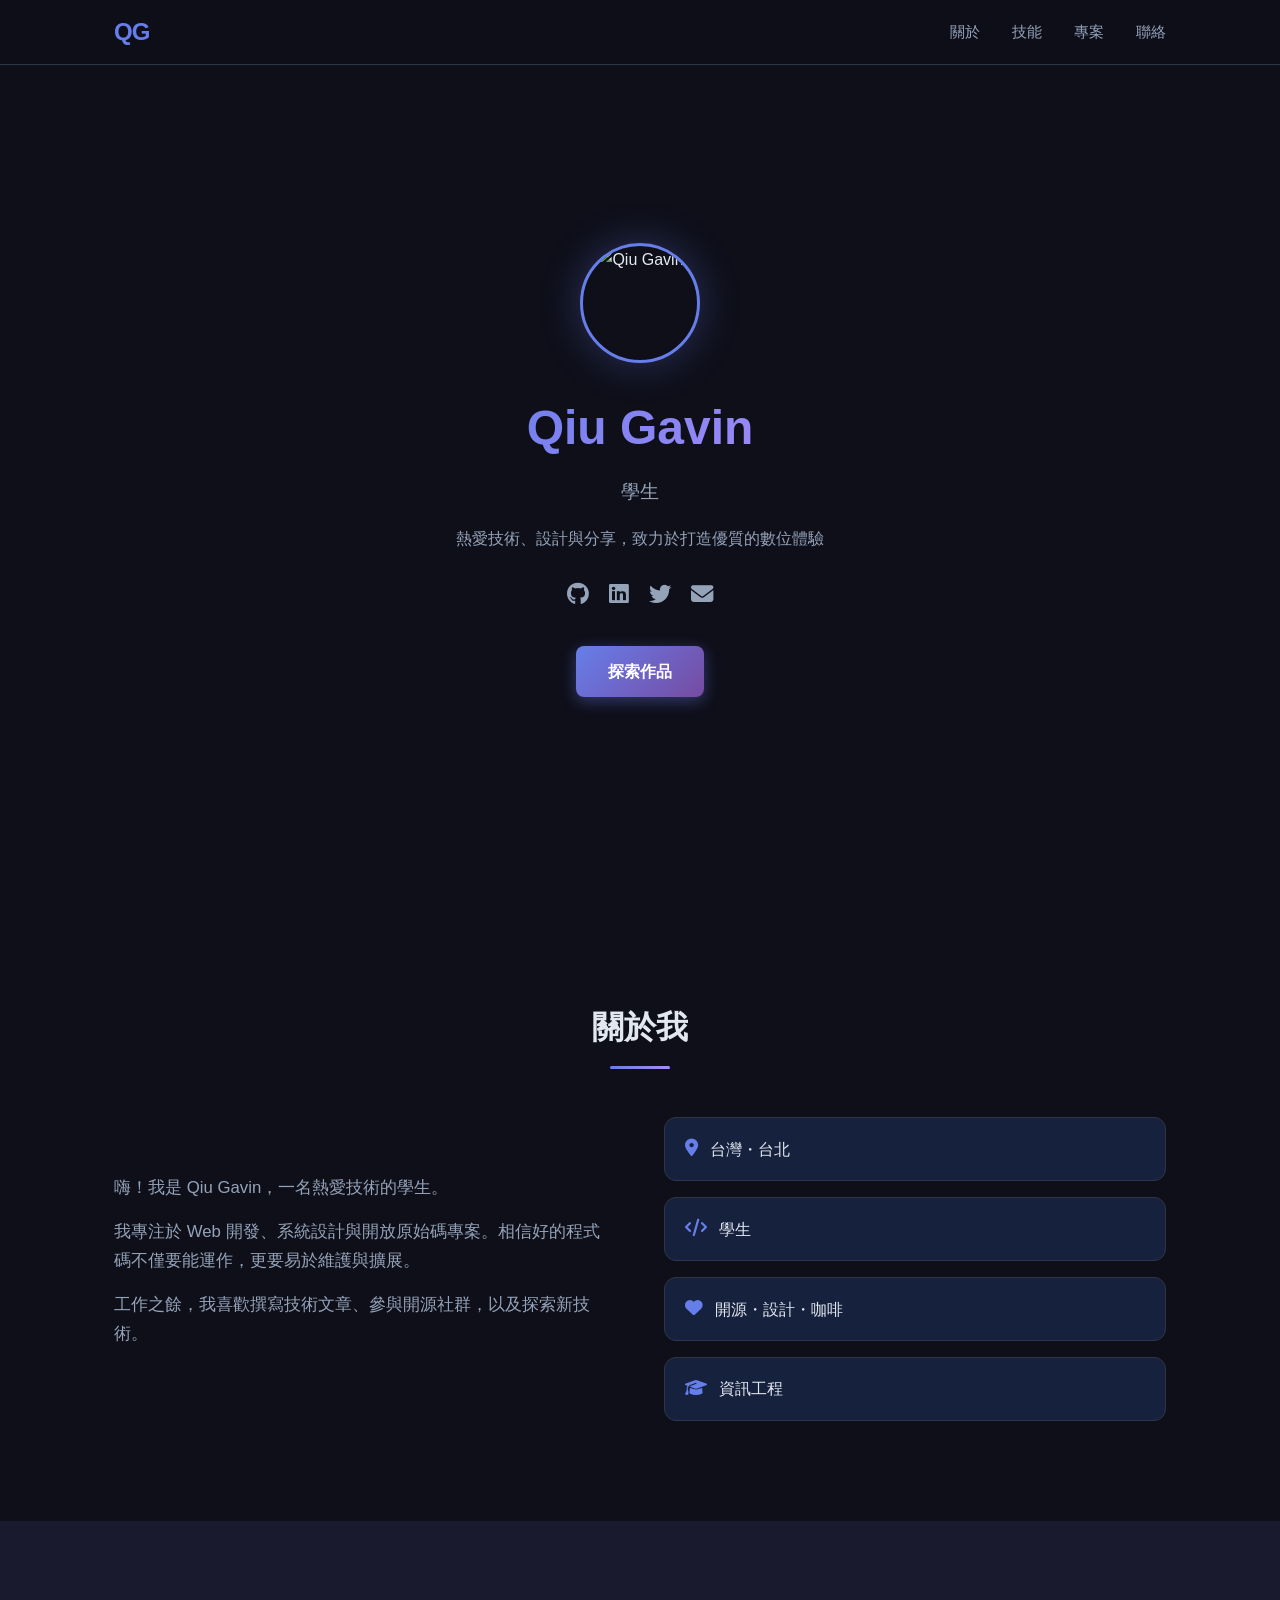
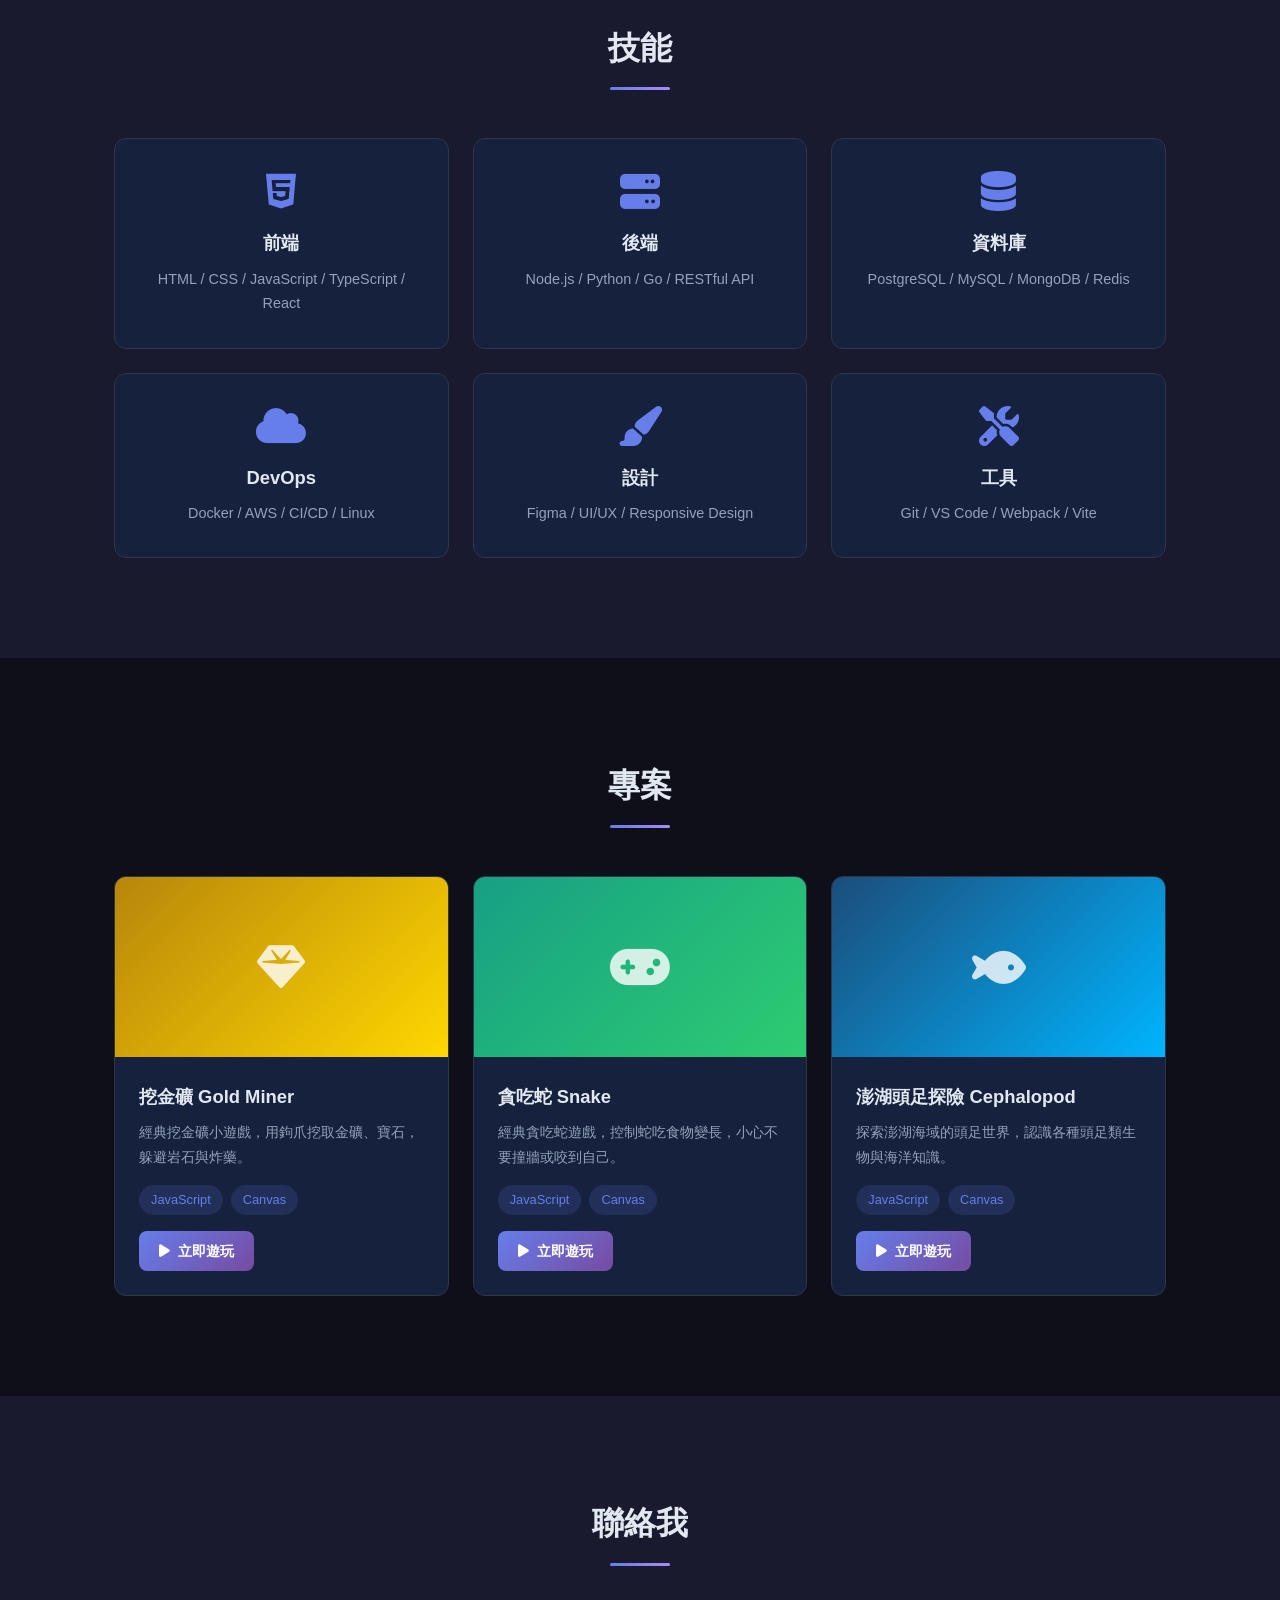
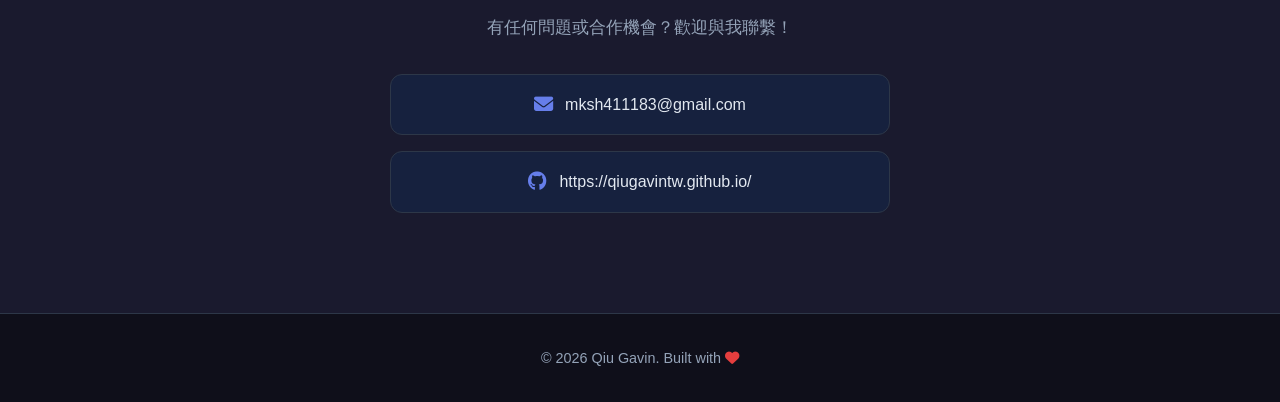
==== commit 69d90ee0: "Add cephalopod game from min-Game repo" ====
--- a/index.html
+++ b/index.html
@@ -134,6 +134,22 @@
             </div>
           </div>
         </div>
+        <div class="project-card">
+          <div class="project-img" style="background: linear-gradient(135deg, #1b4d7a 0%, #00b4ff 100%);">
+            <i class="fas fa-fish project-icon"></i>
+          </div>
+          <div class="project-body">
+            <h3>澎湖頭足探險 Cephalopod</h3>
+            <p>探索澎湖海域的頭足世界，認識各種頭足類生物與海洋知識。</p>
+            <div class="project-tags">
+              <span>JavaScript</span>
+              <span>Canvas</span>
+            </div>
+            <div class="project-links">
+              <a href="games/頭足類遊戲.html" class="btn-play"><i class="fas fa-play"></i> 立即遊玩</a>
+            </div>
+          </div>
+        </div>
       </div>
     </div>
   </section>
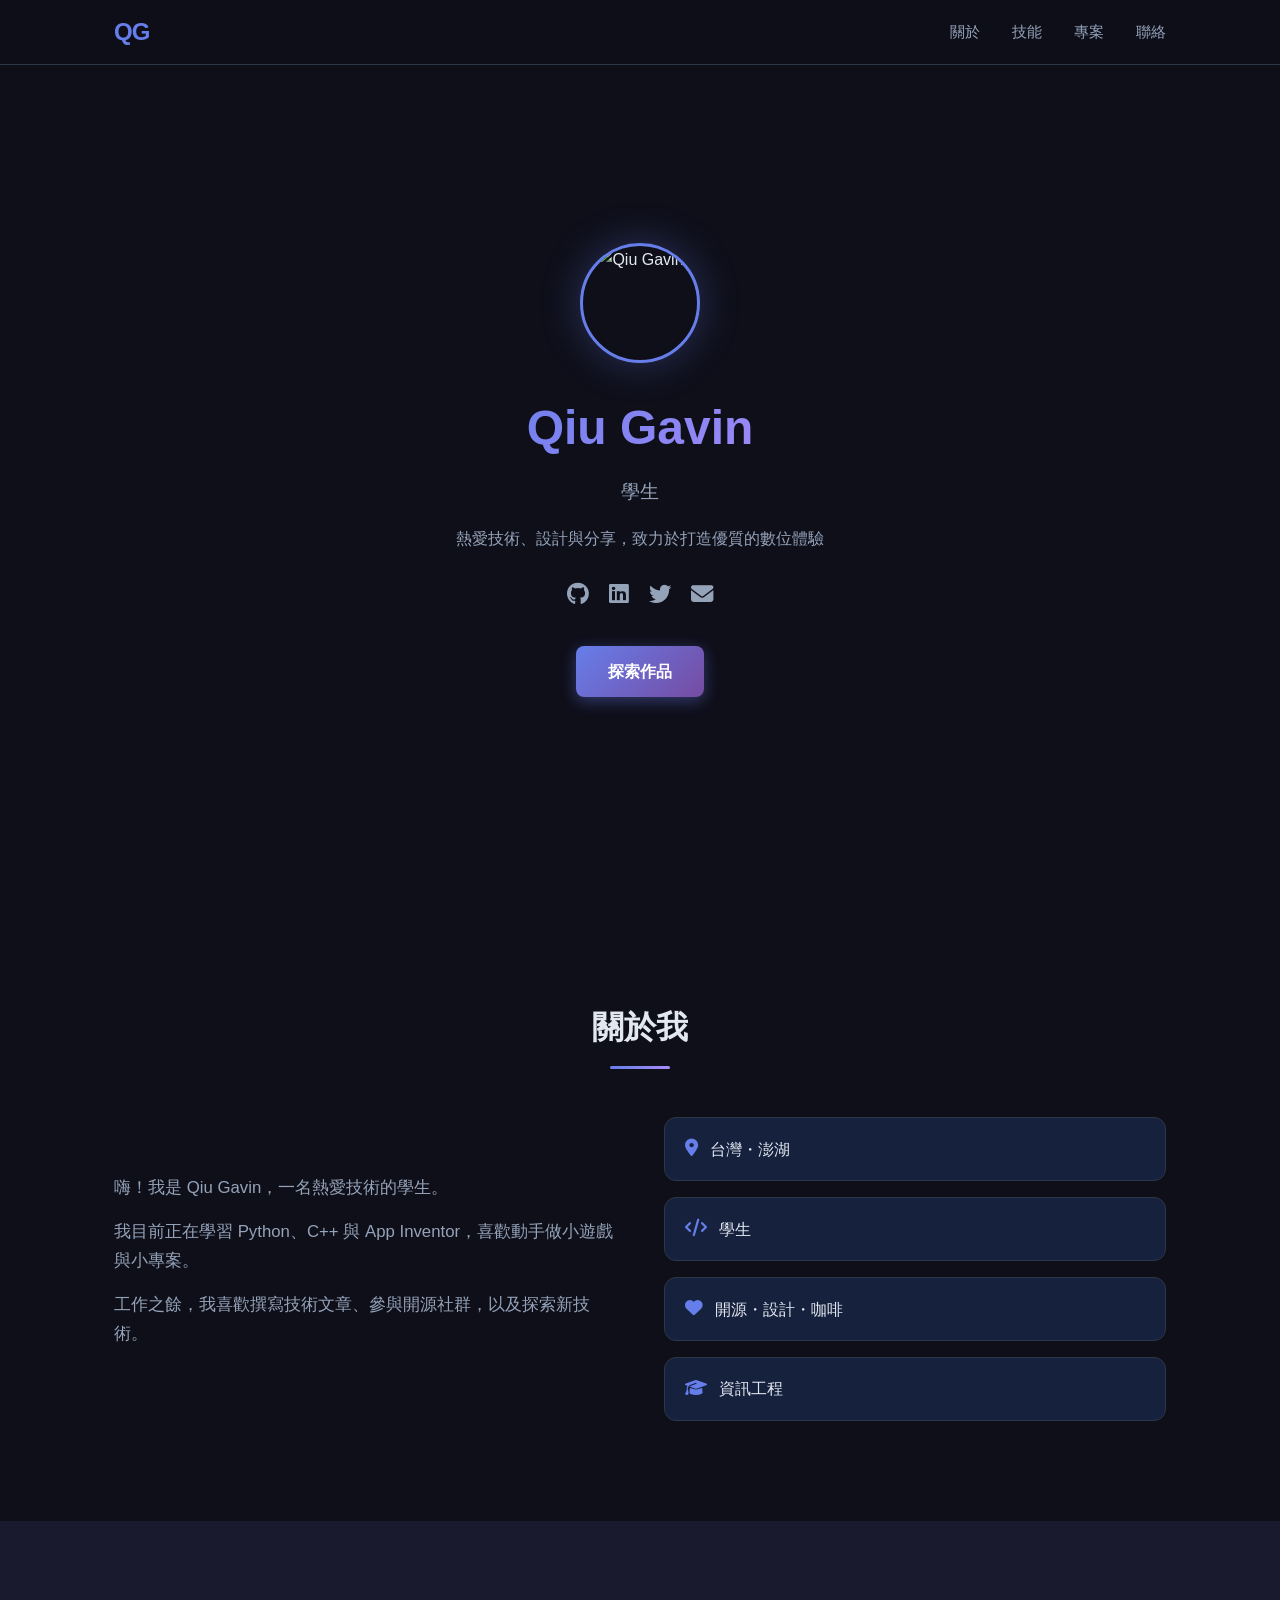
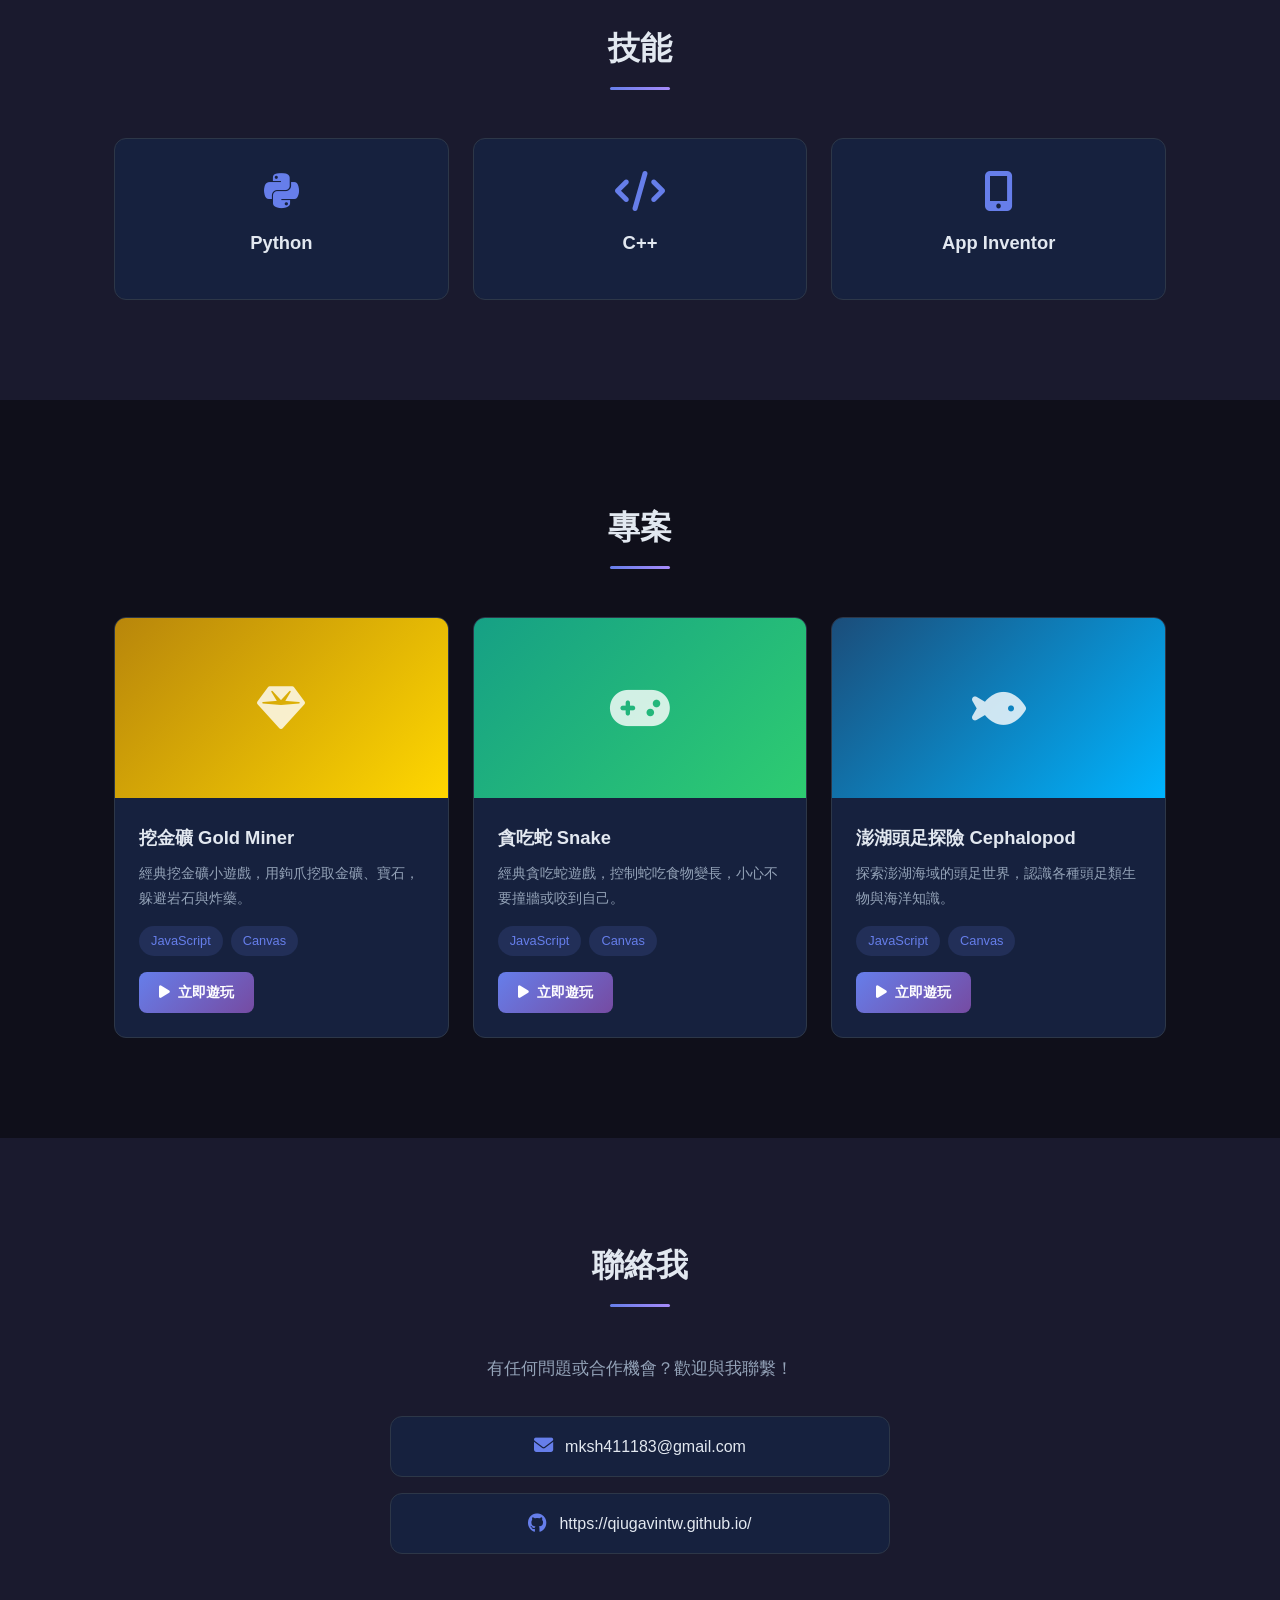
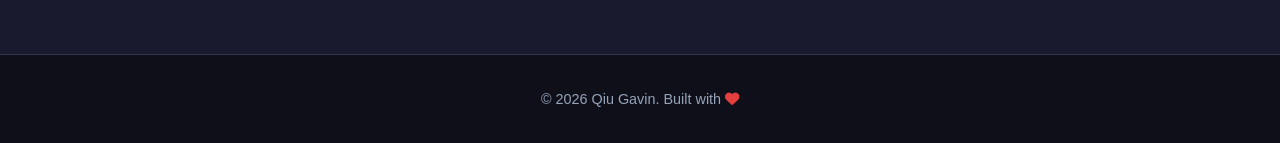
==== commit b8d5b75b: "update: skills reduced to Python, C++, App Inventor; location changed to Penghu" ====
--- a/index.html
+++ b/index.html
@@ -47,11 +47,11 @@
       <div class="about-content">
         <div class="about-text">
           <p>嗨！我是 Qiu Gavin，一名熱愛技術的學生。</p>
-          <p>我專注於 Web 開發、系統設計與開放原始碼專案。相信好的程式碼不僅要能運作，更要易於維護與擴展。</p>
+          <p>我目前正在學習 Python、C++ 與 App Inventor，喜歡動手做小遊戲與小專案。</p>
           <p>工作之餘，我喜歡撰寫技術文章、參與開源社群，以及探索新技術。</p>
         </div>
         <div class="about-info">
-          <div class="info-item"><span><i class="fas fa-map-marker-alt"></i></span> 台灣・台北</div>
+          <div class="info-item"><span><i class="fas fa-map-marker-alt"></i></span> 台灣・澎湖</div>
           <div class="info-item"><span><i class="fas fa-code"></i></span> 學生</div>
           <div class="info-item"><span><i class="fas fa-heart"></i></span> 開源・設計・咖啡</div>
           <div class="info-item"><span><i class="fas fa-graduation-cap"></i></span> 資訊工程</div>
@@ -65,34 +65,16 @@
       <h2 class="section-title">技能</h2>
       <div class="skills-grid">
         <div class="skill-card">
-          <i class="fab fa-html5"></i>
-          <h3>前端</h3>
-          <p>HTML / CSS / JavaScript / TypeScript / React</p>
+          <i class="fab fa-python"></i>
+          <h3>Python</h3>
         </div>
         <div class="skill-card">
-          <i class="fas fa-server"></i>
-          <h3>後端</h3>
-          <p>Node.js / Python / Go / RESTful API</p>
+          <i class="fas fa-code"></i>
+          <h3>C++</h3>
         </div>
         <div class="skill-card">
-          <i class="fas fa-database"></i>
-          <h3>資料庫</h3>
-          <p>PostgreSQL / MySQL / MongoDB / Redis</p>
-        </div>
-        <div class="skill-card">
-          <i class="fas fa-cloud"></i>
-          <h3>DevOps</h3>
-          <p>Docker / AWS / CI/CD / Linux</p>
-        </div>
-        <div class="skill-card">
-          <i class="fas fa-paint-brush"></i>
-          <h3>設計</h3>
-          <p>Figma / UI/UX / Responsive Design</p>
-        </div>
-        <div class="skill-card">
-          <i class="fas fa-tools"></i>
-          <h3>工具</h3>
-          <p>Git / VS Code / Webpack / Vite</p>
+          <i class="fas fa-mobile-alt"></i>
+          <h3>App Inventor</h3>
         </div>
       </div>
     </div>
